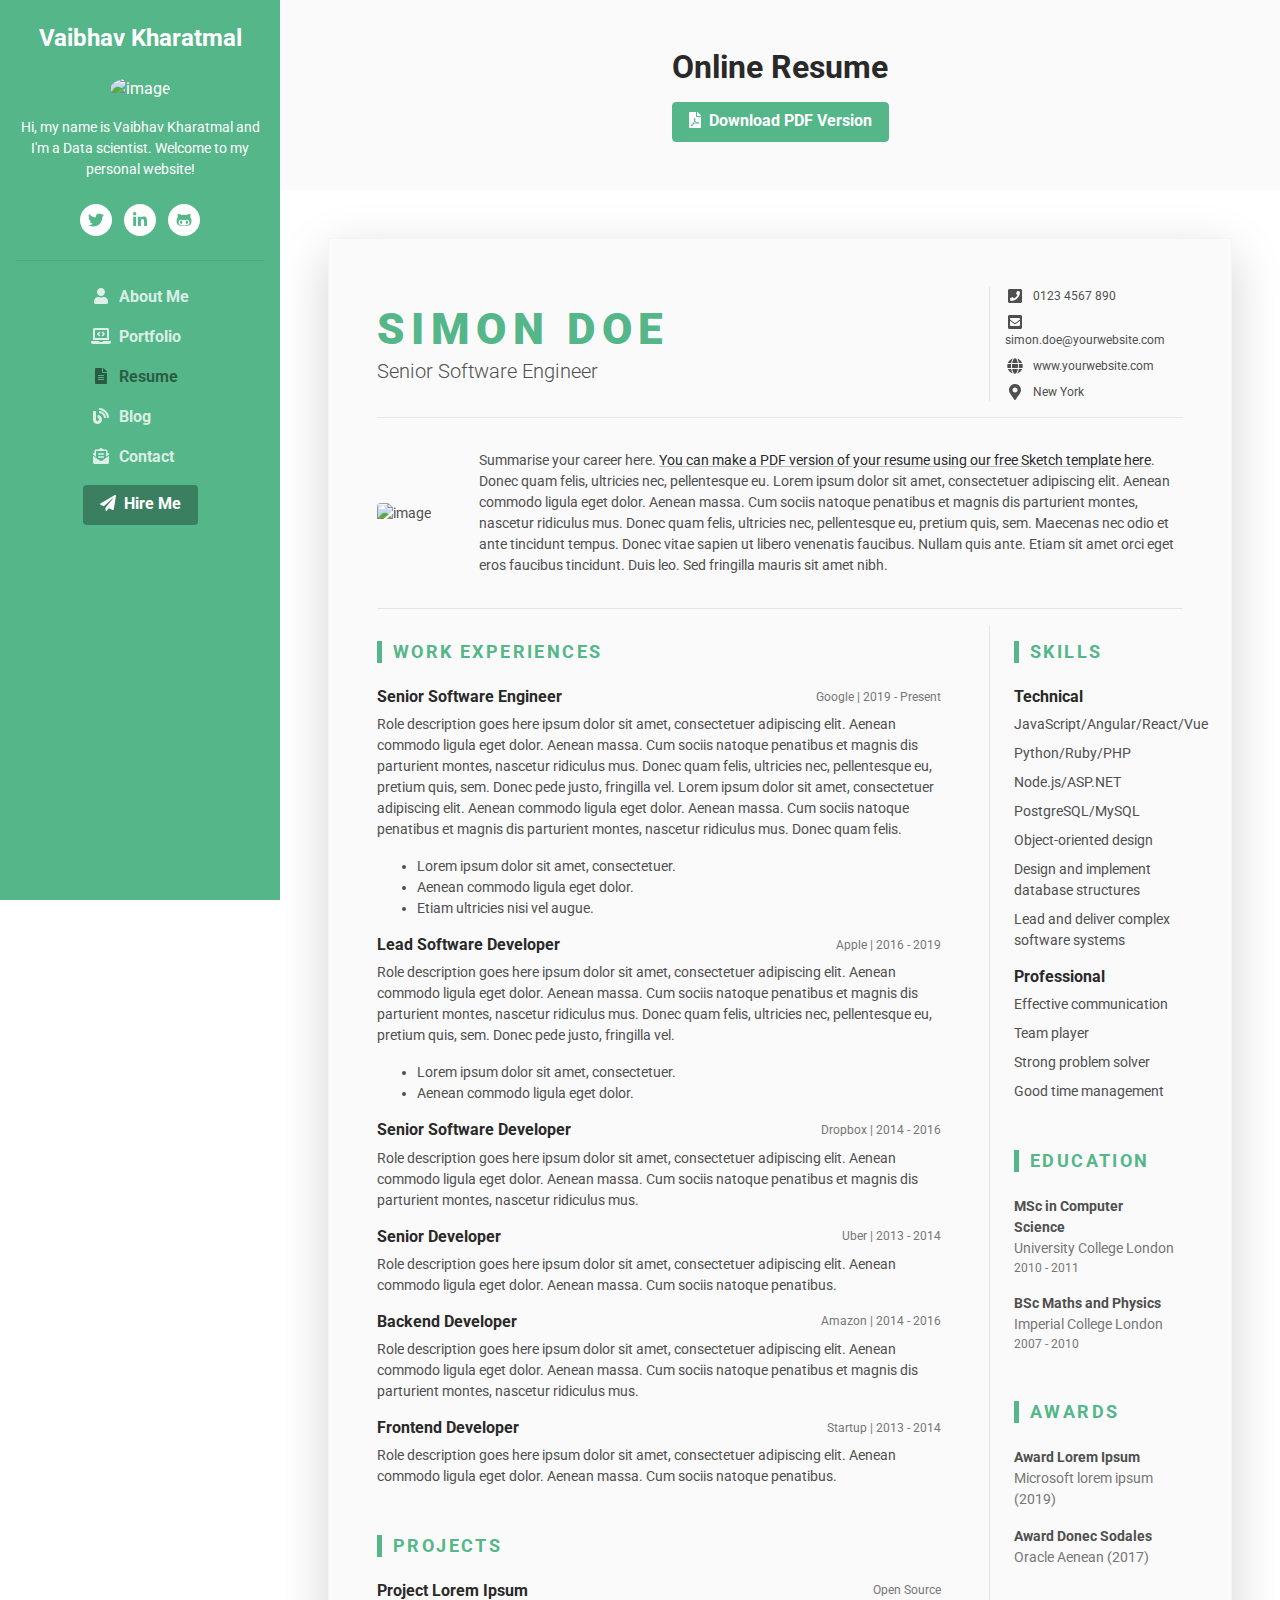
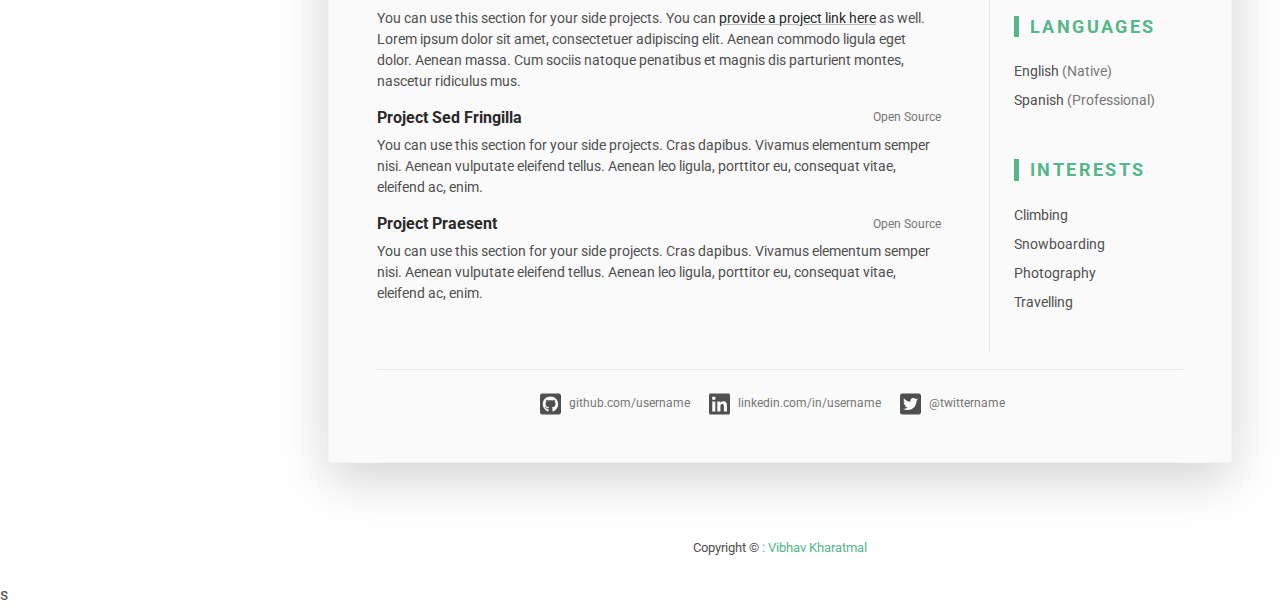
==== resume.html @ 550909e4 "Add files via upload" ====
<!DOCTYPE html>
<html lang="en"> 
<head>
	<title>Vaibhav Kharatmal</title>
	
	<!-- Meta -->
	<meta charset="utf-8">
	<meta http-equiv="X-UA-Compatible" content="IE=edge">
	<meta name="viewport" content="width=device-width, initial-scale=1.0">
	<meta name="description" content="Vaibhav Kharamal's portfolio">
	<meta name="author" content="Vaibhav Kharatmal">    
	<link rel="shortcut icon" href="favicon.ico"> 
	
	<!-- Google Fonts -->
	<link href="https://fonts.googleapis.com/css?family=Roboto:300,400,500,700" rel="stylesheet">
	
	<!-- FontAwesome JS -->
    <script defer src="assets/fontawesome/js/all.js"></script>
    <script src="http://ajax.googleapis.com/ajax/libs/jquery/1.7.1/jquery.min.js" type="text/javascript"></script>

    <!-- Plugin CSS -->
    <link rel="stylesheet" href="assets/plugins/tiny-slider/tiny-slider.css">

	<!-- Theme CSS -->  
	<link id="theme-style" rel="stylesheet" href="assets/css/theme-1.css">

</head> 

<body>
	
	<header class="header text-center">	    
		<div class="force-overflow">
			<h1 class="blog-name pt-lg-4 mb-0"><a href="index.html">Vaibhav Kharatmal </a></h1>
			
			<nav class="navbar navbar-expand-lg navbar-dark" >
				
				<button class="navbar-toggler" type="button" data-toggle="collapse" data-target="#navigation" aria-controls="navigation" aria-expanded="false" aria-label="Toggle navigation">
					<span class="navbar-toggler-icon"></span>
				</button>
				
				<div id="navigation" class="collapse navbar-collapse flex-column" >
					<div class="profile-section pt-3 pt-lg-0">
						<img class="profile-image mb-3 rounded-circle mx-auto" src="assets/images/profile.png" alt="image" >			
						
						<div class="bio mb-3">Hi, my name is Vaibhav Kharatmal and I'm a Data scientist. Welcome to my personal website!</div><!--//bio-->
						<ul class="social-list list-inline py-2 mx-auto">
							<li class="list-inline-item"><a href="https://twitter.com/lsdvaibhav"><i class="fab fa-twitter fa-fw"></i></a></li>
							<li class="list-inline-item"><a href="https://www.linkedin.com/in/lsdvaibhav/"><i class="fab fa-linkedin-in fa-fw"></i></a></li>
							<li class="list-inline-item"><a href="https://github.com/lsdvaibhav"><i class="fab fa-github-alt fa-fw"></i></a></li>
						</ul><!--//social-list-->
						<hr> 
					</div><!--//profile-section-->
					
					<ul class="navbar-nav flex-column text-left">
						<li class="nav-item ">
							<a class="nav-link" href="index.html"><i class="fas fa-user fa-fw mr-2"></i>About Me</a>
						</li>
						<li class="nav-item">
							<a class="nav-link" href="portfolio.html"><i class="fas fa-laptop-code fa-fw mr-2"></i>Portfolio</a>
						</li>
						<li class="nav-item active">
							<a class="nav-link " href="resume.html"><i class="fas fa-file-alt fa-fw mr-2"></i>Resume<span class="sr-only">(current)</span></a>
						</li>
						<li class="nav-item">
							<a class="nav-link" href="blog-home.html"><i class="fas fa-blog fa-fw mr-2"></i>Blog</a>
						</li>
						<li class="nav-item">
							<a class="nav-link" href="contact.html"><i class="fas fa-envelope-open-text fa-fw mr-2"></i>Contact</a>
						</li>
					</ul>
					
					<div class="my-2">
						<a class="btn btn-primary" href="contact.html" target="_blank"><i class="fas fa-paper-plane mr-2"></i>Hire Me</a>
					</div>
				</div>
			</nav>
		</div><!--//force-overflow-->
	</header>
	
	<div class="main-wrapper">
		<section class="cta-section theme-bg-light py-5">
			<div class="container text-center single-col-max-width">
				<h2 class="heading mb-3">Online Resume</h2>
				<a class="btn btn-primary" href="https://themes.3rdwavemedia.com/resources/sketch-template/resume-sketch-sketch-resume-template-for-software-developers/" target="_blank"><i class="fas fa-file-pdf mr-2"></i>Download PDF Version</a>
				
				
			</div><!--//container-->
		</section>
		<div class="container px-3 px-lg-5">
			<article class="resume-wrapper mx-auto theme-bg-light p-5 mb-5 my-5 shadow-lg">
				
				<div class="resume-header">
					<div class="row align-items-center">
						<div class="resume-title col-12 col-md-6 col-lg-8 col-xl-9">
							<h2 class="resume-name mb-0 text-uppercase">Simon Doe</h2>
							<div class="resume-tagline mb-3 mb-md-0">Senior Software Engineer</div>
						</div><!--//resume-title-->
						<div class="resume-contact col-12 col-md-6 col-lg-4 col-xl-3">
							<ul class="list-unstyled mb-0">
								<li class="mb-2"><i class="fas fa-phone-square fa-fw fa-lg mr-2 "></i><a class="resume-link" href="tel:#">0123 4567 890</a></li>
								<li class="mb-2"><i class="fas fa-envelope-square fa-fw fa-lg mr-2"></i><a class="resume-link" href="mailto:#">simon.doe@yourwebsite.com</a></li>
								<li class="mb-2"><i class="fas fa-globe fa-fw fa-lg mr-2"></i><a class="resume-link" href="#">www.yourwebsite.com</a></li>
								<li class="mb-0"><i class="fas fa-map-marker-alt fa-fw fa-lg mr-2"></i>New York</li>
							</ul>
						</div><!--//resume-contact-->
					</div><!--//row-->
					
				</div><!--//resume-header-->
				<hr>
				<div class="resume-intro py-3">
					<div class="media flex-column flex-md-row align-items-center">
						<img class="resume-profile-image mb-3 mb-md-0 mr-md-5 ml-md-0 rounded mx-auto" src="assets/images/resume-profile.png" alt="image">
						<div class="media-body text-left">
							<p class="mb-0">Summarise your career here. <a class="theme-link" href="https://themes.3rdwavemedia.com/resources/sketch-template/resume-sketch-sketch-resume-template-for-software-developers/" target="_blank">You can make a PDF version of your resume using our free Sketch template here</a>. Donec quam felis, ultricies nec, pellentesque eu. Lorem ipsum dolor sit amet, consectetuer adipiscing elit. Aenean commodo ligula eget dolor. Aenean massa. Cum sociis natoque penatibus et magnis dis parturient montes, nascetur ridiculus mus. Donec quam felis, ultricies nec, pellentesque eu, pretium quis, sem.  Maecenas nec odio et ante tincidunt tempus. Donec vitae sapien ut libero venenatis faucibus. Nullam quis ante. Etiam sit amet orci eget eros faucibus tincidunt. Duis leo. Sed fringilla mauris sit amet nibh. </p>
						</div><!--//media-body-->
					</div>
				</div><!--//resume-intro-->
				<hr>
				<div class="resume-body">
					<div class="row">
						<div class="resume-main col-12 col-lg-8 col-xl-9 pr-0 pr-lg-5">
							<section class="work-section py-3">
								<h3 class="text-uppercase resume-section-heading mb-4">Work Experiences</h3>
								<div class="item mb-3">
									<div class="item-heading row align-items-center mb-2">
										<h4 class="item-title col-12 col-md-6 col-lg-8 mb-2 mb-md-0">Senior Software Engineer</h4>
										<div class="item-meta col-12 col-md-6 col-lg-4 text-muted text-left text-md-right">Google | 2019 - Present</div>
										
									</div>
									<div class="item-content">
										<p>Role description goes here ipsum dolor sit amet, consectetuer adipiscing elit. Aenean commodo ligula eget dolor. Aenean massa. Cum sociis natoque penatibus et magnis dis parturient montes, nascetur ridiculus mus. Donec quam felis, ultricies nec, pellentesque eu, pretium quis, sem. Donec pede justo, fringilla vel. Lorem ipsum dolor sit amet, consectetuer adipiscing elit. Aenean commodo ligula eget dolor. Aenean massa. Cum sociis natoque penatibus et magnis dis parturient montes, nascetur ridiculus mus. Donec quam felis.</p>
										<ul class="resume-list">
											<li>Lorem ipsum dolor sit amet, consectetuer.</li>
											<li>Aenean commodo ligula eget dolor.</li>
											<li>Etiam ultricies nisi vel augue.</li>
										</ul>
									</div>
								</div><!--//item-->
								<div class="item mb-3">
									<div class="item-heading row align-items-center mb-2">
										<h4 class="item-title col-12 col-md-6 col-lg-8 mb-2 mb-md-0">Lead Software Developer</h4>
										<div class="item-meta col-12 col-md-6 col-lg-4 text-muted text-left text-md-right">Apple | 2016 - 2019</div>
										
									</div>
									<div class="item-content">
										<p>Role description goes here ipsum dolor sit amet, consectetuer adipiscing elit. Aenean commodo ligula eget dolor. Aenean massa. Cum sociis natoque penatibus et magnis dis parturient montes, nascetur ridiculus mus. Donec quam felis, ultricies nec, pellentesque eu, pretium quis, sem. Donec pede justo, fringilla vel.</p>
										<ul class="resume-list">
											<li>Lorem ipsum dolor sit amet, consectetuer.</li>
											<li>Aenean commodo ligula eget dolor.</li>
										</ul>
									</div>
								</div><!--//item-->
								<div class="item mb-3">
									<div class="item-heading row align-items-center mb-2">
										<h4 class="item-title col-12 col-md-6 col-lg-8 mb-2 mb-md-0">Senior Software Developer</h4>
										<div class="item-meta col-12 col-md-6 col-lg-4 text-muted text-left text-md-right">Dropbox | 2014 - 2016</div>
										
									</div>
									<div class="item-content">
										<p>Role description goes here ipsum dolor sit amet, consectetuer adipiscing elit. Aenean commodo ligula eget dolor. Aenean massa. Cum sociis natoque penatibus et magnis dis parturient montes, nascetur ridiculus mus.</p>
									</div>
								</div><!--//item-->
								<div class="item">
									<div class="item-heading row align-items-center mb-2">
										<h4 class="item-title col-12 col-md-6 col-lg-8 mb-2 mb-md-0">Senior Developer</h4>
										<div class="item-meta col-12 col-md-6 col-lg-4 text-muted text-left text-md-right">Uber | 2013 - 2014</div>
										
									</div>
									<div class="item-content">
										<p>Role description goes here ipsum dolor sit amet, consectetuer adipiscing elit. Aenean commodo ligula eget dolor. Aenean massa. Cum sociis natoque penatibus. </p>
									</div>
								</div><!--//item-->
								<div class="item">
									<div class="item-heading row align-items-center mb-2">
										<h4 class="item-title col-12 col-md-6 col-lg-8 mb-2 mb-md-0">Backend Developer</h4>
										<div class="item-meta col-12 col-md-6 col-lg-4 text-muted text-left text-md-right">Amazon | 2014 - 2016</div>
										
									</div>
									<div class="item-content">
										<p>Role description goes here ipsum dolor sit amet, consectetuer adipiscing elit. Aenean commodo ligula eget dolor. Aenean massa. Cum sociis natoque penatibus et magnis dis parturient montes, nascetur ridiculus mus.</p>
									</div>
								</div><!--//item-->
								<div class="item">
									<div class="item-heading row align-items-center mb-2">
										<h4 class="item-title col-12 col-md-6 col-lg-8 mb-2 mb-md-0">Frontend Developer</h4>
										<div class="item-meta col-12 col-md-6 col-lg-4 text-muted text-left text-md-right">Startup | 2013 - 2014</div>
										
									</div>
									<div class="item-content">
										<p>Role description goes here ipsum dolor sit amet, consectetuer adipiscing elit. Aenean commodo ligula eget dolor. Aenean massa. Cum sociis natoque penatibus. </p>
									</div>
								</div><!--//item-->
								
							</section><!--//work-section-->

							
							<section class="project-section py-3">
								<h3 class="text-uppercase resume-section-heading mb-4">Projects</h3>
								<div class="item mb-3">
									<div class="item-heading row align-items-center mb-2">
										<h4 class="item-title col-12 col-md-6 col-lg-8 mb-2 mb-md-0">Project Lorem Ipsum</h4>
										<div class="item-meta col-12 col-md-6 col-lg-4 text-muted text-left text-md-right">Open Source</div>
										
									</div>
									<div class="item-content">
										<p>You can use this section for your side projects. You can <a href="#" class="theme-link">provide a project link here</a> as well. Lorem ipsum dolor sit amet, consectetuer adipiscing elit. Aenean commodo ligula eget dolor. Aenean massa. Cum sociis natoque penatibus et magnis dis parturient montes, nascetur ridiculus mus.</p>
										
										
									</div>
								</div><!--//item-->
								<div class="item">
									<div class="item-heading row align-items-center mb-2">
										<h4 class="item-title col-12 col-md-6 col-lg-8 mb-2 mb-md-0">Project Sed Fringilla</h4>
										<div class="item-meta col-12 col-md-6 col-lg-4 text-muted text-left text-md-right">Open Source</div>
										
									</div>
									<div class="item-content">
										<p>You can use this section for your side projects. Cras dapibus. Vivamus elementum semper nisi. Aenean vulputate eleifend tellus. Aenean leo ligula, porttitor eu, consequat vitae, eleifend ac, enim.</p>
										
									</div>
								</div><!--//item-->
								<div class="item">
									<div class="item-heading row align-items-center mb-2">
										<h4 class="item-title col-12 col-md-6 col-lg-8 mb-2 mb-md-0">Project Praesent </h4>
										<div class="item-meta col-12 col-md-6 col-lg-4 text-muted text-left text-md-right">Open Source</div>
										
									</div>
									<div class="item-content">
										<p>You can use this section for your side projects. Cras dapibus. Vivamus elementum semper nisi. Aenean vulputate eleifend tellus. Aenean leo ligula, porttitor eu, consequat vitae, eleifend ac, enim.</p>
										
									</div>
								</div><!--//item-->
							</section><!--//project-section-->	
						</div><!--//resume-main-->
						<aside class="resume-aside col-12 col-lg-4 col-xl-3 px-lg-4 pb-lg-4">
							<section class="skills-section py-3">
								<h3 class="text-uppercase resume-section-heading mb-4">Skills</h3>
								<div class="item">
									<h4 class="item-title">Technical</h4>
									<ul class="list-unstyled resume-skills-list">
										<li class="mb-2">JavaScript/Angular/React/Vue</li>
										<li class="mb-2">Python/Ruby/PHP<li>
											<li class="mb-2">Node.js/ASP.NET</li>
											<li class="mb-2">PostgreSQL/MySQL</li>
											<li class="mb-2">Object-oriented design</li>
											<li class="mb-2">Design and implement database structures</li>
											<li>Lead and deliver complex software systems</li>
										</ul>
									</div><!--//item-->
									<div class="item">
										<h4 class="item-title">Professional</h4>
										<ul class="list-unstyled resume-skills-list">
											<li class="mb-2">Effective communication</li>
											<li class="mb-2">Team player<li>
												<li class="mb-2">Strong problem solver</li>
												<li>Good time management</li>
											</ul>
										</div><!--//item-->
									</section><!--//skills-section-->
									<section class="education-section py-3">
										<h3 class="text-uppercase resume-section-heading mb-4">Education</h3>
										<ul class="list-unstyled resume-education-list">
											<li class="mb-3">
												<div class="resume-degree font-weight-bold">MSc in Computer Science</div>
												<div class="resume-degree-org text-muted">University College London</div>
												<div class="resume-degree-time text-muted">2010 - 2011</div>
											</li>
											<li>
												<div class="resume-degree font-weight-bold">BSc Maths and Physics</div>
												<div class="resume-degree-org text-muted">Imperial College London</div>
												<div class="resume-degree-time text-muted">2007 - 2010</div>
											</li>
										</ul>
									</section><!--//education-section-->
									<section class="education-section py-3">
										<h3 class="text-uppercase resume-section-heading mb-4">Awards</h3>
										<ul class="list-unstyled resume-awards-list">
											<li class="mb-3">
												<div class="font-weight-bold">Award Lorem Ipsum</div>
												<div class="text-muted">Microsoft lorem ipsum (2019)</div>
											</li>
											<li>
												<div class="font-weight-bold">Award Donec Sodales</div>
												<div class="text-muted">Oracle Aenean (2017)</div>
											</li>
										</ul>
									</section><!--//education-section-->
									<section class="skills-section py-3">
										<h3 class="text-uppercase resume-section-heading mb-4">Languages</h3>
										<ul class="list-unstyled resume-lang-list">
											<li class="mb-2">English <span class="text-muted">(Native)</span></li>
											<li>Spanish <span class="text-muted">(Professional)</span></li>
										</ul>
									</section><!--//certificates-section-->
									<section class="skills-section py-3">
										<h3 class="text-uppercase resume-section-heading mb-4">Interests</h3>
										<ul class="list-unstyled resume-interests-list mb-0">
											<li class="mb-2">Climbing</li>
											<li class="mb-2">Snowboarding</li>
											<li class="mb-2">Photography</li>
											<li>Travelling</li>
										</ul>
									</section><!--//certificates-section-->
									
								</aside><!--//resume-aside-->
							</div><!--//row-->
						</div><!--//resume-body-->
						<hr>
						<div class="resume-footer text-center">
							<ul class="resume-social-list list-inline mx-auto mb-0 d-inline-block text-muted">
								<li class="list-inline-item mb-lg-0 mr-3"><a class="resume-link" href="#"><i class="fab fa-github-square fa-2x mr-2" data-fa-transform="down-4"></i><span class="d-none d-lg-inline-block text-muted">github.com/username</span></a></li>
								<li class="list-inline-item mb-lg-0 mr-3"><a class="resume-link" href="#"><i class="fab fa-linkedin fa-2x mr-2" data-fa-transform="down-4"></i><span class="d-none d-lg-inline-block text-muted">linkedin.com/in/username</span></a></li>
								<li class="list-inline-item mb-lg-0 mr-lg-3"><a class="resume-link" href="#"><i class="fab fa-twitter-square fa-2x mr-2" data-fa-transform="down-4"></i><span class="d-none d-lg-inline-block text-muted">@twittername</span></a></li>
							</ul>
						</div><!--//resume-footer-->
					</article>
					
				</div><!--//container-->
				
				<footer class="footer text-center py-4">
					<small class="copyright">Copyright &copy; <a href="#" target="_blank"> : Vibhav Kharatmal</a></small>
				</footer>
				
			</div><!--//main-wrapper-->
			
			
			<script src="assets/js/testimonials.js"></script>
		
		  
s		
		</body>
		</html>
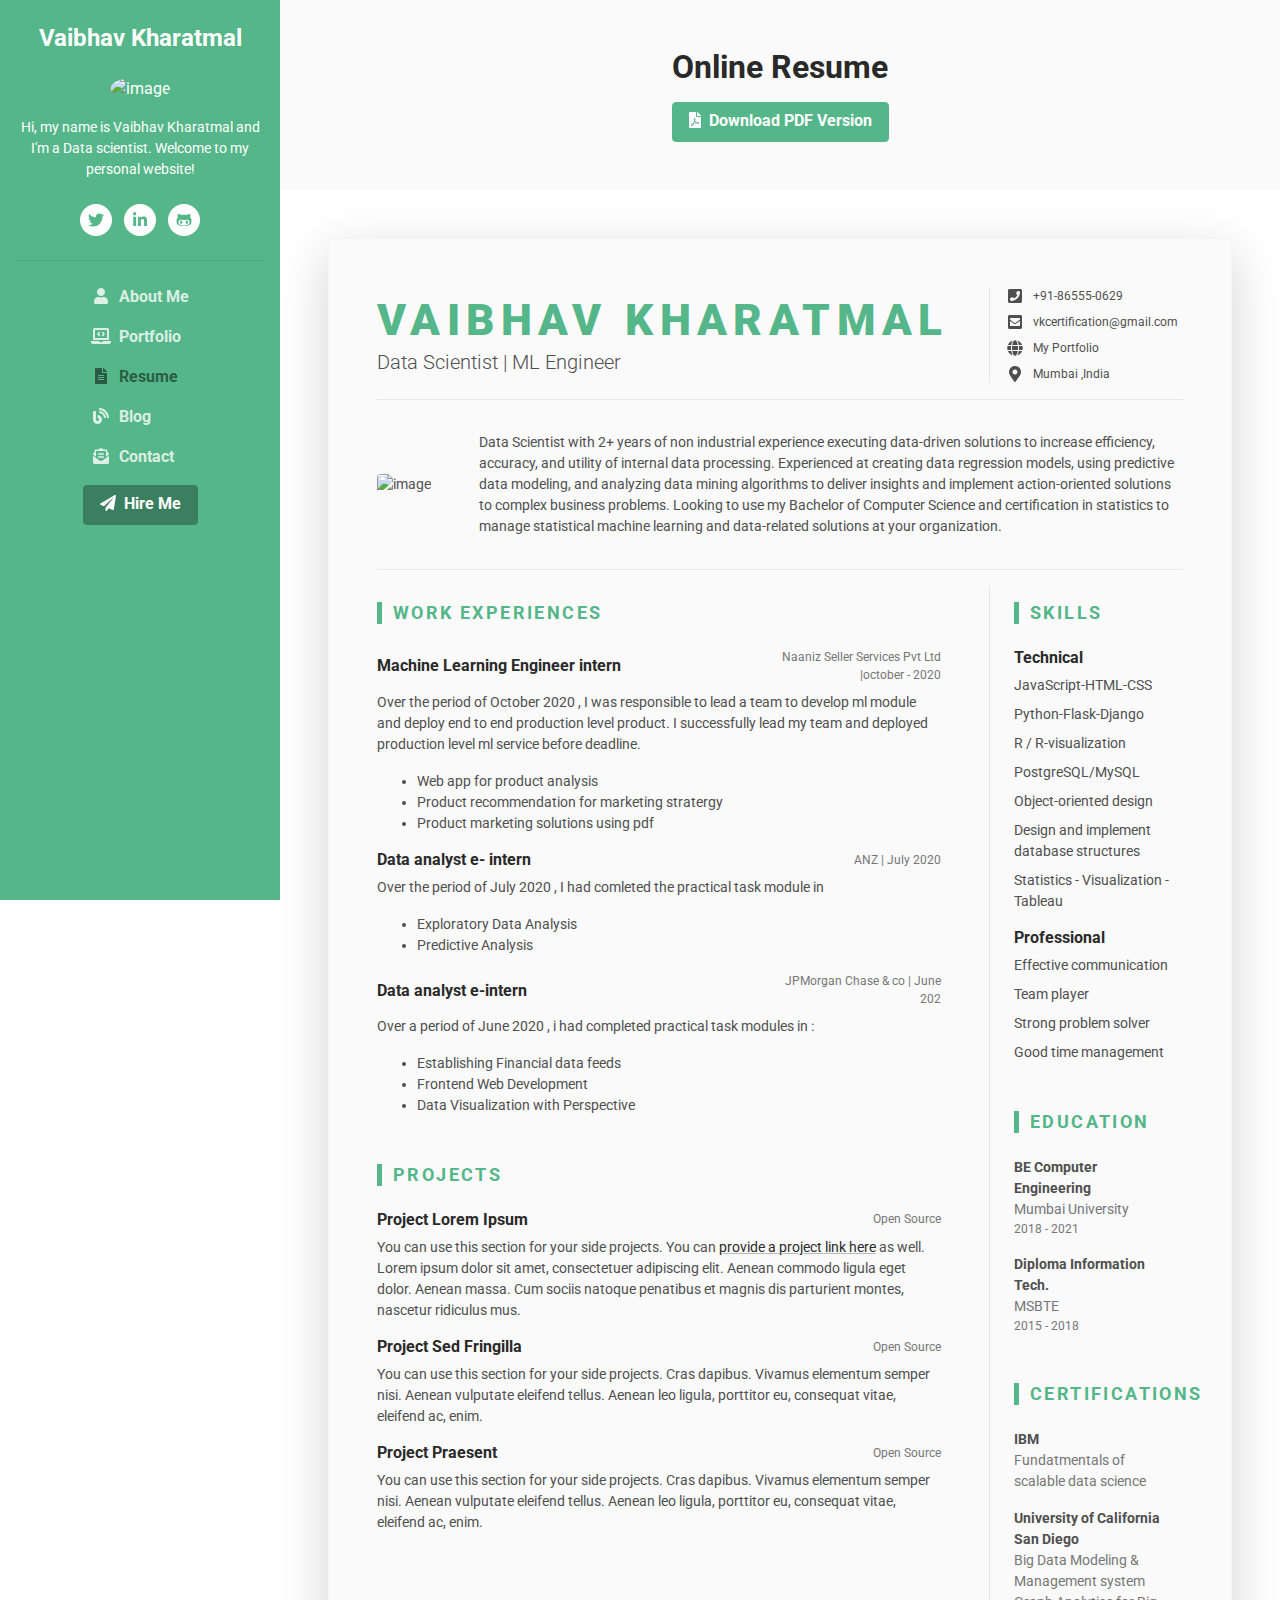
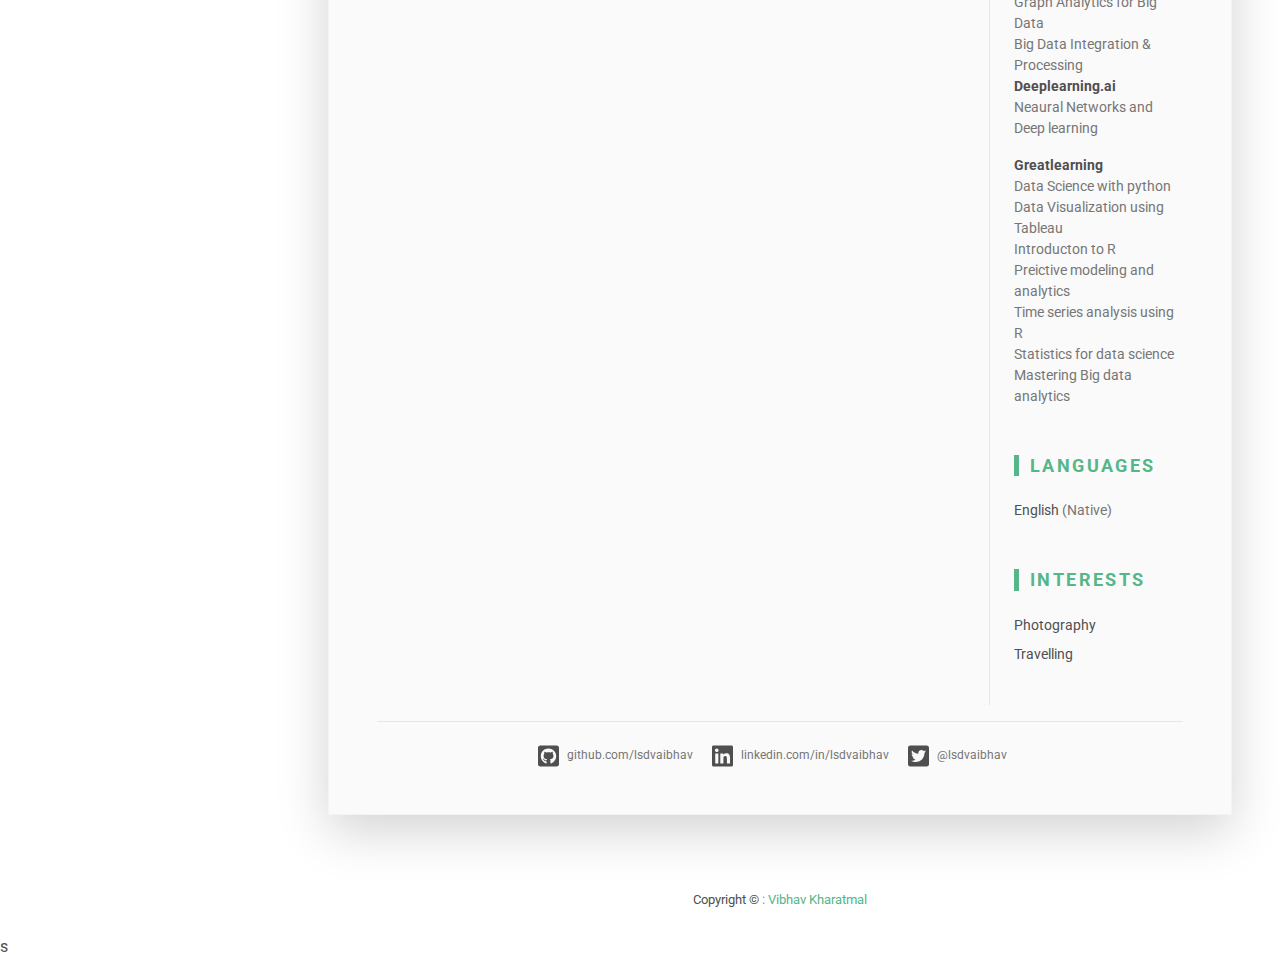
==== commit f86042a5: "Add files via upload" ====
--- a/resume.html
+++ b/resume.html
@@ -92,15 +92,15 @@
 				<div class="resume-header">
 					<div class="row align-items-center">
 						<div class="resume-title col-12 col-md-6 col-lg-8 col-xl-9">
-							<h2 class="resume-name mb-0 text-uppercase">Simon Doe</h2>
-							<div class="resume-tagline mb-3 mb-md-0">Senior Software Engineer</div>
+							<h2 class="resume-name mb-0 text-uppercase">Vaibhav Kharatmal</h2>
+							<div class="resume-tagline mb-3 mb-md-0">Data Scientist | ML Engineer</div>
 						</div><!--//resume-title-->
 						<div class="resume-contact col-12 col-md-6 col-lg-4 col-xl-3">
 							<ul class="list-unstyled mb-0">
-								<li class="mb-2"><i class="fas fa-phone-square fa-fw fa-lg mr-2 "></i><a class="resume-link" href="tel:#">0123 4567 890</a></li>
-								<li class="mb-2"><i class="fas fa-envelope-square fa-fw fa-lg mr-2"></i><a class="resume-link" href="mailto:#">simon.doe@yourwebsite.com</a></li>
-								<li class="mb-2"><i class="fas fa-globe fa-fw fa-lg mr-2"></i><a class="resume-link" href="#">www.yourwebsite.com</a></li>
-								<li class="mb-0"><i class="fas fa-map-marker-alt fa-fw fa-lg mr-2"></i>New York</li>
+								<li class="mb-2"><i class="fas fa-phone-square fa-fw fa-lg mr-2 "></i><a class="resume-link" href="tel:#">+91-86555-0629</a></li>
+								<li class="mb-2"><i class="fas fa-envelope-square fa-fw fa-lg mr-2"></i><a class="resume-link" href="mailto:#">vkcertification@gmail.com</a></li>
+								<li class="mb-2"><i class="fas fa-globe fa-fw fa-lg mr-2"></i><a class="resume-link" href="https://portfoliovk.herokuapp.com/">My Portfolio</a></li>
+								<li class="mb-0"><i class="fas fa-map-marker-alt fa-fw fa-lg mr-2"></i>Mumbai ,India</li>
 							</ul>
 						</div><!--//resume-contact-->
 					</div><!--//row-->
@@ -111,86 +111,60 @@
 					<div class="media flex-column flex-md-row align-items-center">
 						<img class="resume-profile-image mb-3 mb-md-0 mr-md-5 ml-md-0 rounded mx-auto" src="assets/images/resume-profile.png" alt="image">
 						<div class="media-body text-left">
-							<p class="mb-0">Summarise your career here. <a class="theme-link" href="https://themes.3rdwavemedia.com/resources/sketch-template/resume-sketch-sketch-resume-template-for-software-developers/" target="_blank">You can make a PDF version of your resume using our free Sketch template here</a>. Donec quam felis, ultricies nec, pellentesque eu. Lorem ipsum dolor sit amet, consectetuer adipiscing elit. Aenean commodo ligula eget dolor. Aenean massa. Cum sociis natoque penatibus et magnis dis parturient montes, nascetur ridiculus mus. Donec quam felis, ultricies nec, pellentesque eu, pretium quis, sem.  Maecenas nec odio et ante tincidunt tempus. Donec vitae sapien ut libero venenatis faucibus. Nullam quis ante. Etiam sit amet orci eget eros faucibus tincidunt. Duis leo. Sed fringilla mauris sit amet nibh. </p>
+							<p class="mb-0">Data Scientist with 2+ years of non industrial experience executing data-driven solutions to increase efficiency, accuracy, and utility of internal data processing. Experienced at creating data regression models, using predictive data modeling, and analyzing data mining algorithms to deliver insights and implement action-oriented solutions to complex business problems. Looking to use my Bachelor of Computer Science and certification in statistics to manage statistical machine learning and data-related solutions at your organization.</p>
 						</div><!--//media-body-->
 					</div>
 				</div><!--//resume-intro-->
 				<hr>
 				<div class="resume-body">
 					<div class="row">
-						<div class="resume-main col-12 col-lg-8 col-xl-9 pr-0 pr-lg-5">
+						<div class="resume-main col-12 col-lg-7 col-xl-9 pr-0 pr-lg-5">
 							<section class="work-section py-3">
 								<h3 class="text-uppercase resume-section-heading mb-4">Work Experiences</h3>
 								<div class="item mb-3">
 									<div class="item-heading row align-items-center mb-2">
-										<h4 class="item-title col-12 col-md-6 col-lg-8 mb-2 mb-md-0">Senior Software Engineer</h4>
-										<div class="item-meta col-12 col-md-6 col-lg-4 text-muted text-left text-md-right">Google | 2019 - Present</div>
-										
-									</div>
-									<div class="item-content">
-										<p>Role description goes here ipsum dolor sit amet, consectetuer adipiscing elit. Aenean commodo ligula eget dolor. Aenean massa. Cum sociis natoque penatibus et magnis dis parturient montes, nascetur ridiculus mus. Donec quam felis, ultricies nec, pellentesque eu, pretium quis, sem. Donec pede justo, fringilla vel. Lorem ipsum dolor sit amet, consectetuer adipiscing elit. Aenean commodo ligula eget dolor. Aenean massa. Cum sociis natoque penatibus et magnis dis parturient montes, nascetur ridiculus mus. Donec quam felis.</p>
+										<h4 class="item-title col-12 col-md-6 col-lg-8 mb-2 mb-md-0">Machine Learning Engineer intern</h4>
+										<div class="item-meta col-12 col-md-6 col-lg-4 text-muted text-left text-md-right">Naaniz Seller Services Pvt Ltd |october - 2020</div>
+										
+									</div>
+									<div class="item-content">
+										<p class="">Over the period of October 2020 , I was responsible to lead a team to develop ml module  and deploy end to end production level product. I successfully lead my team and deployed production level ml service before deadline.  </p>
 										<ul class="resume-list">
-											<li>Lorem ipsum dolor sit amet, consectetuer.</li>
-											<li>Aenean commodo ligula eget dolor.</li>
-											<li>Etiam ultricies nisi vel augue.</li>
+											<li>Web app for product analysis</li>
+											<li>Product recommendation for marketing stratergy </li>
+											<li>Product marketing solutions using pdf</li>
 										</ul>
 									</div>
 								</div><!--//item-->
 								<div class="item mb-3">
 									<div class="item-heading row align-items-center mb-2">
-										<h4 class="item-title col-12 col-md-6 col-lg-8 mb-2 mb-md-0">Lead Software Developer</h4>
-										<div class="item-meta col-12 col-md-6 col-lg-4 text-muted text-left text-md-right">Apple | 2016 - 2019</div>
-										
-									</div>
-									<div class="item-content">
-										<p>Role description goes here ipsum dolor sit amet, consectetuer adipiscing elit. Aenean commodo ligula eget dolor. Aenean massa. Cum sociis natoque penatibus et magnis dis parturient montes, nascetur ridiculus mus. Donec quam felis, ultricies nec, pellentesque eu, pretium quis, sem. Donec pede justo, fringilla vel.</p>
+										<h4 class="item-title col-12 col-md-6 col-lg-8 mb-2 mb-md-0">Data analyst e- intern </h4>
+										<div class="item-meta col-12 col-md-6 col-lg-4 text-muted text-left text-md-right">ANZ | July 2020 </div>
+										
+									</div>
+									<div class="item-content">
+										<p class="">Over the period of July 2020 , I had comleted the practical task module in</p>
 										<ul class="resume-list">
-											<li>Lorem ipsum dolor sit amet, consectetuer.</li>
-											<li>Aenean commodo ligula eget dolor.</li>
+											<li>Exploratory Data Analysis</li>
+											<li>Predictive Analysis</li>
 										</ul>
 									</div>
 								</div><!--//item-->
 								<div class="item mb-3">
 									<div class="item-heading row align-items-center mb-2">
-										<h4 class="item-title col-12 col-md-6 col-lg-8 mb-2 mb-md-0">Senior Software Developer</h4>
-										<div class="item-meta col-12 col-md-6 col-lg-4 text-muted text-left text-md-right">Dropbox | 2014 - 2016</div>
-										
-									</div>
-									<div class="item-content">
-										<p>Role description goes here ipsum dolor sit amet, consectetuer adipiscing elit. Aenean commodo ligula eget dolor. Aenean massa. Cum sociis natoque penatibus et magnis dis parturient montes, nascetur ridiculus mus.</p>
-									</div>
-								</div><!--//item-->
-								<div class="item">
-									<div class="item-heading row align-items-center mb-2">
-										<h4 class="item-title col-12 col-md-6 col-lg-8 mb-2 mb-md-0">Senior Developer</h4>
-										<div class="item-meta col-12 col-md-6 col-lg-4 text-muted text-left text-md-right">Uber | 2013 - 2014</div>
-										
-									</div>
-									<div class="item-content">
-										<p>Role description goes here ipsum dolor sit amet, consectetuer adipiscing elit. Aenean commodo ligula eget dolor. Aenean massa. Cum sociis natoque penatibus. </p>
-									</div>
-								</div><!--//item-->
-								<div class="item">
-									<div class="item-heading row align-items-center mb-2">
-										<h4 class="item-title col-12 col-md-6 col-lg-8 mb-2 mb-md-0">Backend Developer</h4>
-										<div class="item-meta col-12 col-md-6 col-lg-4 text-muted text-left text-md-right">Amazon | 2014 - 2016</div>
-										
-									</div>
-									<div class="item-content">
-										<p>Role description goes here ipsum dolor sit amet, consectetuer adipiscing elit. Aenean commodo ligula eget dolor. Aenean massa. Cum sociis natoque penatibus et magnis dis parturient montes, nascetur ridiculus mus.</p>
-									</div>
-								</div><!--//item-->
-								<div class="item">
-									<div class="item-heading row align-items-center mb-2">
-										<h4 class="item-title col-12 col-md-6 col-lg-8 mb-2 mb-md-0">Frontend Developer</h4>
-										<div class="item-meta col-12 col-md-6 col-lg-4 text-muted text-left text-md-right">Startup | 2013 - 2014</div>
-										
-									</div>
-									<div class="item-content">
-										<p>Role description goes here ipsum dolor sit amet, consectetuer adipiscing elit. Aenean commodo ligula eget dolor. Aenean massa. Cum sociis natoque penatibus. </p>
-									</div>
-								</div><!--//item-->
-								
+										<h4 class="item-title col-12 col-md-6 col-lg-8 mb-2 mb-md-0">Data analyst e-intern </h4>
+										<div class="item-meta col-12 col-md-6 col-lg-4 text-muted text-left text-md-right">JPMorgan Chase & co | June 202</div>
+										
+									</div>
+									<div class="item-content">
+										<p>Over a period of June 2020 , i had completed practical task modules in : </p>
+										<ul class="resume-list">
+											<li>Establishing Financial data feeds</li>
+											<li>Frontend Web Development</li>
+											<li>Data Visualization with Perspective</li>
+										</ul>
+									</div>
+								</div><!--//item-->
 							</section><!--//work-section-->
 
 							
@@ -232,19 +206,19 @@
 								</div><!--//item-->
 							</section><!--//project-section-->	
 						</div><!--//resume-main-->
-						<aside class="resume-aside col-12 col-lg-4 col-xl-3 px-lg-4 pb-lg-4">
+						<aside class="resume-aside col-12 col-lg-5 col-xl-3 px-lg-4 pb-lg-4">
 							<section class="skills-section py-3">
 								<h3 class="text-uppercase resume-section-heading mb-4">Skills</h3>
 								<div class="item">
 									<h4 class="item-title">Technical</h4>
 									<ul class="list-unstyled resume-skills-list">
-										<li class="mb-2">JavaScript/Angular/React/Vue</li>
-										<li class="mb-2">Python/Ruby/PHP<li>
-											<li class="mb-2">Node.js/ASP.NET</li>
+										<li class="mb-2">JavaScript-HTML-CSS</li>
+										<li class="mb-2">Python-Flask-Django</li>
+											<li class="mb-2">R / R-visualization</li>
 											<li class="mb-2">PostgreSQL/MySQL</li>
 											<li class="mb-2">Object-oriented design</li>
 											<li class="mb-2">Design and implement database structures</li>
-											<li>Lead and deliver complex software systems</li>
+											<li class="mb-2">Statistics - Visualization - Tableau </li>
 										</ul>
 									</div><!--//item-->
 									<div class="item">
@@ -261,27 +235,43 @@
 										<h3 class="text-uppercase resume-section-heading mb-4">Education</h3>
 										<ul class="list-unstyled resume-education-list">
 											<li class="mb-3">
-												<div class="resume-degree font-weight-bold">MSc in Computer Science</div>
-												<div class="resume-degree-org text-muted">University College London</div>
-												<div class="resume-degree-time text-muted">2010 - 2011</div>
+												<div class="resume-degree font-weight-bold">BE Computer Engineering</div>
+												<div class="resume-degree-org text-muted">Mumbai University</div>
+												<div class="resume-degree-time text-muted">2018 - 2021</div>
 											</li>
 											<li>
-												<div class="resume-degree font-weight-bold">BSc Maths and Physics</div>
-												<div class="resume-degree-org text-muted">Imperial College London</div>
-												<div class="resume-degree-time text-muted">2007 - 2010</div>
+												<div class="resume-degree font-weight-bold">Diploma Information Tech.</div>
+												<div class="resume-degree-org text-muted">MSBTE</div>
+												<div class="resume-degree-time text-muted">2015 - 2018 </div>
 											</li>
 										</ul>
 									</section><!--//education-section-->
 									<section class="education-section py-3">
-										<h3 class="text-uppercase resume-section-heading mb-4">Awards</h3>
+										<h3 class="text-uppercase resume-section-heading mb-4">Certifications</h3>
 										<ul class="list-unstyled resume-awards-list">
 											<li class="mb-3">
-												<div class="font-weight-bold">Award Lorem Ipsum</div>
-												<div class="text-muted">Microsoft lorem ipsum (2019)</div>
+												<div class="font-weight-bold">IBM </div>
+												<div class="text-muted">Fundatmentals of scalable data science</div>
 											</li>
 											<li>
-												<div class="font-weight-bold">Award Donec Sodales</div>
-												<div class="text-muted">Oracle Aenean (2017)</div>
+												<div class="font-weight-bold">University of California San Diego</div>
+												<div class="text-muted">Big Data Modeling & Management system</div>
+												<div class="text-muted">Graph Analytics for Big Data</div>
+												<div class="text-muted">Big Data Integration & Processing</div>
+											</li>
+											<li class="mb-3">
+												<div class="font-weight-bold">Deeplearning.ai </div>
+												<div class="text-muted">Neaural Networks and Deep learning</div>
+											</li>
+											<li class="mb-3">
+												<div class="font-weight-bold">Greatlearning </div>
+												<div class="text-muted"> Data Science with python</div>
+												<div class="text-muted"> Data Visualization using Tableau</div>
+												<div class="text-muted"> Introducton to R</div>
+												<div class="text-muted"> Preictive modeling and analytics</div>
+												<div class="text-muted"> Time series analysis using R</div>
+												<div class="text-muted"> Statistics for data science</div>
+												<div class="text-muted"> Mastering Big data analytics</div>												
 											</li>
 										</ul>
 									</section><!--//education-section-->
@@ -289,14 +279,11 @@
 										<h3 class="text-uppercase resume-section-heading mb-4">Languages</h3>
 										<ul class="list-unstyled resume-lang-list">
 											<li class="mb-2">English <span class="text-muted">(Native)</span></li>
-											<li>Spanish <span class="text-muted">(Professional)</span></li>
 										</ul>
 									</section><!--//certificates-section-->
 									<section class="skills-section py-3">
 										<h3 class="text-uppercase resume-section-heading mb-4">Interests</h3>
 										<ul class="list-unstyled resume-interests-list mb-0">
-											<li class="mb-2">Climbing</li>
-											<li class="mb-2">Snowboarding</li>
 											<li class="mb-2">Photography</li>
 											<li>Travelling</li>
 										</ul>
@@ -308,9 +295,9 @@
 						<hr>
 						<div class="resume-footer text-center">
 							<ul class="resume-social-list list-inline mx-auto mb-0 d-inline-block text-muted">
-								<li class="list-inline-item mb-lg-0 mr-3"><a class="resume-link" href="#"><i class="fab fa-github-square fa-2x mr-2" data-fa-transform="down-4"></i><span class="d-none d-lg-inline-block text-muted">github.com/username</span></a></li>
-								<li class="list-inline-item mb-lg-0 mr-3"><a class="resume-link" href="#"><i class="fab fa-linkedin fa-2x mr-2" data-fa-transform="down-4"></i><span class="d-none d-lg-inline-block text-muted">linkedin.com/in/username</span></a></li>
-								<li class="list-inline-item mb-lg-0 mr-lg-3"><a class="resume-link" href="#"><i class="fab fa-twitter-square fa-2x mr-2" data-fa-transform="down-4"></i><span class="d-none d-lg-inline-block text-muted">@twittername</span></a></li>
+								<li class="list-inline-item mb-lg-0 mr-3"><a class="resume-link" href="https://github.com/lsdvaibhav"><i class="fab fa-github-square fa-2x mr-2" data-fa-transform="down-4"></i><span class="d-none d-lg-inline-block text-muted">github.com/lsdvaibhav</span></a></li>
+								<li class="list-inline-item mb-lg-0 mr-3"><a class="resume-link" href="https://www.linkedin.com/in/lsdvaibhav/"><i class="fab fa-linkedin fa-2x mr-2" data-fa-transform="down-4"></i><span class="d-none d-lg-inline-block text-muted">linkedin.com/in/lsdvaibhav</span></a></li>
+								<li class="list-inline-item mb-lg-0 mr-lg-3"><a class="resume-link" href="https://twitter.com/lsdvaibhav"><i class="fab fa-twitter-square fa-2x mr-2" data-fa-transform="down-4"></i><span class="d-none d-lg-inline-block text-muted">@lsdvaibhav</span></a></li>
 							</ul>
 						</div><!--//resume-footer-->
 					</article>
